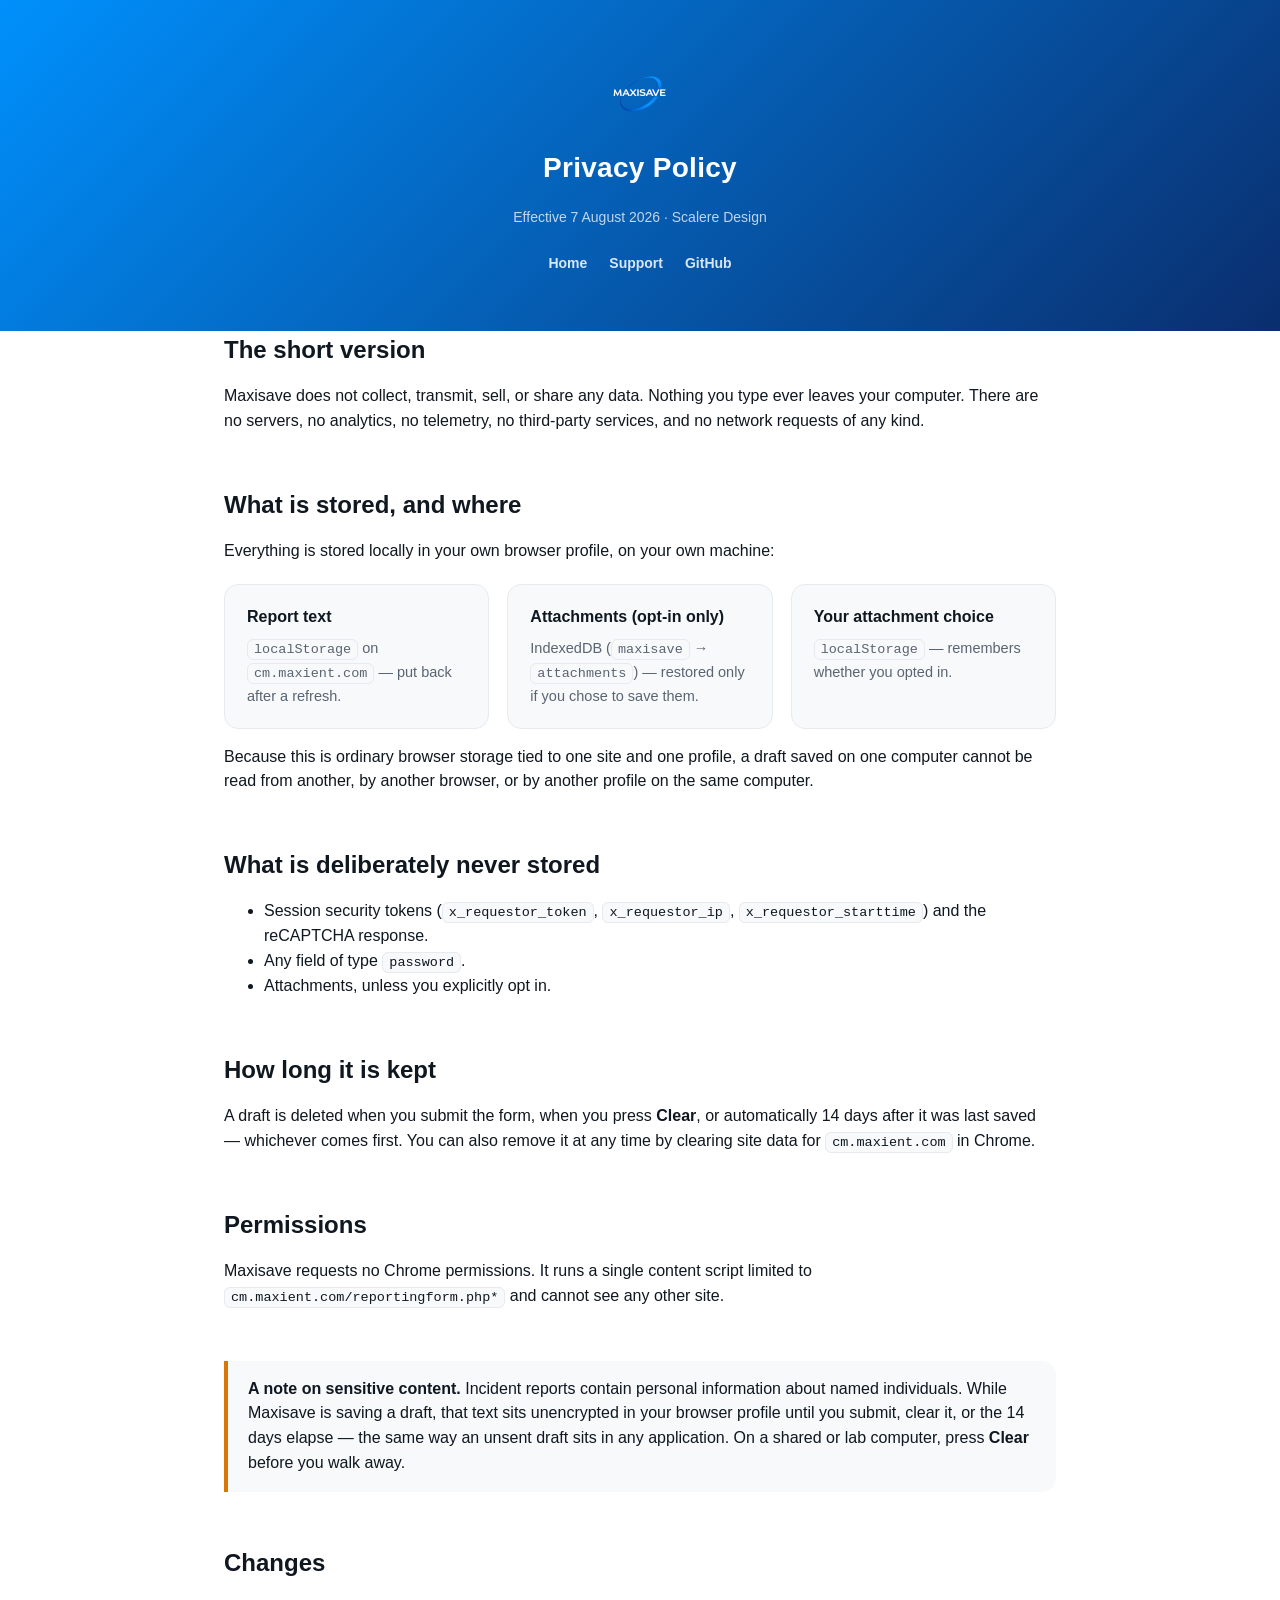
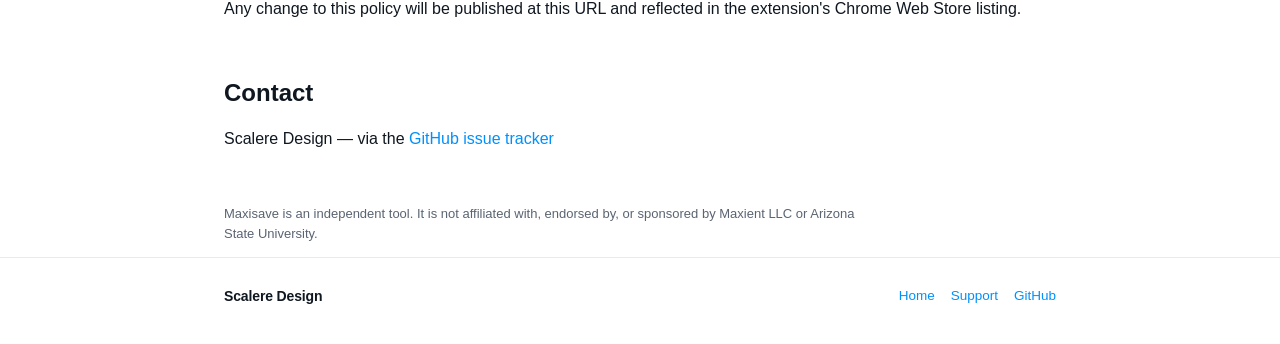
==== docs/privacy.html @ 933a4d2f "Maxisave v1.0.0 — Chrome extension, homepage, support and privacy pages Autosaves the Maxient incide" ====
<!DOCTYPE html>
<html lang="en">
<head>
<meta charset="utf-8">
<meta name="viewport" content="width=device-width, initial-scale=1">
<title>Privacy Policy — Maxisave</title>
<meta name="description" content="Maxisave privacy policy: what is stored, where, for how long, and what is deliberately never collected.">
<link rel="icon" href="assets/icon-512.png">
<link rel="stylesheet" href="assets/site.css">
</head>
<body>

<header class="site">
  <div class="wrap">
    <img class="mark" src="assets/logo-transparent.png" alt="Maxisave" style="height:64px;">
    <h1 style="font-size:28px;">Privacy Policy</h1>
    <p class="tagline" style="font-size:14px; color:rgba(255,255,255,0.75);">Effective 7 August 2026 · Scalere Design</p>
    <nav class="site">
      <a href="index.html">Home</a>
      <a href="support.html">Support</a>
      <a href="https://github.com/eliscalere/MAXISAVE">GitHub</a>
    </nav>
  </div>
</header>

<main class="wrap">

  <section>
    <h2>The short version</h2>
    <p>
      Maxisave does not collect, transmit, sell, or share any data. Nothing you
      type ever leaves your computer. There are no servers, no analytics, no
      telemetry, no third-party services, and no network requests of any kind.
    </p>
  </section>

  <section>
    <h2>What is stored, and where</h2>
    <p>Everything is stored locally in your own browser profile, on your own machine:</p>
    <div class="grid">
      <div class="card">
        <h3>Report text</h3>
        <p><code class="inline">localStorage</code> on <code class="inline">cm.maxient.com</code> — put back after a refresh.</p>
      </div>
      <div class="card">
        <h3>Attachments (opt-in only)</h3>
        <p>IndexedDB (<code class="inline">maxisave</code> → <code class="inline">attachments</code>) — restored only if you chose to save them.</p>
      </div>
      <div class="card">
        <h3>Your attachment choice</h3>
        <p><code class="inline">localStorage</code> — remembers whether you opted in.</p>
      </div>
    </div>
    <p>
      Because this is ordinary browser storage tied to one site and one
      profile, a draft saved on one computer cannot be read from another, by
      another browser, or by another profile on the same computer.
    </p>
  </section>

  <section>
    <h2>What is deliberately never stored</h2>
    <ul>
      <li>Session security tokens (<code class="inline">x_requestor_token</code>, <code class="inline">x_requestor_ip</code>, <code class="inline">x_requestor_starttime</code>) and the reCAPTCHA response.</li>
      <li>Any field of type <code class="inline">password</code>.</li>
      <li>Attachments, unless you explicitly opt in.</li>
    </ul>
  </section>

  <section>
    <h2>How long it is kept</h2>
    <p>
      A draft is deleted when you submit the form, when you press
      <strong>Clear</strong>, or automatically 14 days after it was last saved
      — whichever comes first. You can also remove it at any time by clearing
      site data for <code class="inline">cm.maxient.com</code> in Chrome.
    </p>
  </section>

  <section>
    <h2>Permissions</h2>
    <p>
      Maxisave requests no Chrome permissions. It runs a single content script
      limited to <code class="inline">cm.maxient.com/reportingform.php*</code>
      and cannot see any other site.
    </p>
  </section>

  <section>
    <div class="callout warn">
      <strong>A note on sensitive content.</strong> Incident reports contain
      personal information about named individuals. While Maxisave is saving a
      draft, that text sits unencrypted in your browser profile until you
      submit, clear it, or the 14 days elapse — the same way an unsent draft
      sits in any application. On a shared or lab computer, press
      <strong>Clear</strong> before you walk away.
    </div>
  </section>

  <section>
    <h2>Changes</h2>
    <p>Any change to this policy will be published at this URL and reflected in the extension's Chrome Web Store listing.</p>
  </section>

  <section>
    <h2>Contact</h2>
    <!-- TODO: publish a real contact email here -->
    <p>Scalere Design — via the <a href="https://github.com/eliscalere/MAXISAVE/issues/new">GitHub issue tracker</a></p>
  </section>

  <p class="lede" style="font-size:13px; margin-top:40px;">
    Maxisave is an independent tool. It is not affiliated with, endorsed by, or
    sponsored by Maxient LLC or Arizona State University.
  </p>

</main>

<footer class="site">
  <div class="wrap">
    <div class="credit">
      <!-- TODO: swap in the real Scalere Design wordmark asset once supplied -->
      <span class="wordmark-fallback">Scalere Design</span>
    </div>
    <div class="links">
      <a href="index.html">Home</a>
      <a href="support.html">Support</a>
      <a href="https://github.com/eliscalere/MAXISAVE">GitHub</a>
    </div>
  </div>
</footer>

</body>
</html>
---- docs/assets/site.css ----
:root {
  --blue-bright: #0090fc;
  --blue-deep: #0a2e6e;
  --ink: #0f1720;
  --paper: #ffffff;
  --muted: #5a6472;
  --line: #e7eaee;
  --card: #f7f9fb;
  --radius: 14px;
  --max: 880px;
}

* { box-sizing: border-box; }

html, body {
  margin: 0;
  padding: 0;
  background: var(--paper);
  color: var(--ink);
  font-family: -apple-system, BlinkMacSystemFont, "Segoe UI", Roboto, Helvetica, Arial, sans-serif;
  line-height: 1.55;
}

a { color: var(--blue-bright); text-decoration: none; }
a:hover, a:focus-visible { text-decoration: underline; }

.wrap { max-width: var(--max); margin: 0 auto; padding: 0 24px; }

header.site {
  background: linear-gradient(135deg, var(--blue-bright), var(--blue-deep));
  color: #fff;
  padding: 64px 0 56px;
}

header.site .wrap { display: flex; flex-direction: column; align-items: center; text-align: center; gap: 18px; }
header.site img.mark { height: 96px; width: auto; }
header.site h1 { font-size: 40px; margin: 0; letter-spacing: 0.01em; }
header.site p.tagline { margin: 0; font-size: 18px; color: rgba(255,255,255,0.88); max-width: 520px; }

nav.site {
  display: flex; gap: 22px; margin-top: 6px; font-size: 14px; font-weight: 600;
}
nav.site a { color: rgba(255,255,255,0.85); }
nav.site a:hover { color: #fff; }

.cta-row { display: flex; gap: 12px; flex-wrap: wrap; justify-content: center; margin-top: 8px; }
.btn {
  display: inline-block; padding: 12px 22px; border-radius: 999px; font-weight: 700;
  font-size: 15px;
}
.btn-primary { background: #fff; color: var(--blue-deep); }
.btn-primary:hover { background: #eef4ff; text-decoration: none; }
.btn-ghost { border: 1.5px solid rgba(255,255,255,0.55); color: #fff; }
.btn-ghost:hover { border-color: #fff; text-decoration: none; }

main { padding: 56px 0 40px; }

section { margin-bottom: 52px; }
section h2 { font-size: 24px; margin: 0 0 14px; }
section h3 { font-size: 17px; margin: 22px 0 8px; }
section p { color: var(--ink); }
.lede { font-size: 17px; color: var(--muted); max-width: 640px; }

.grid {
  display: grid; grid-template-columns: repeat(auto-fit, minmax(230px, 1fr));
  gap: 18px; margin-top: 20px;
}
.card {
  background: var(--card); border: 1px solid var(--line); border-radius: var(--radius);
  padding: 20px 22px;
}
.card h3 { margin-top: 0; font-size: 16px; }
.card p { margin: 0; color: var(--muted); font-size: 14.5px; }

.badge {
  display: inline-flex; align-items: center; gap: 8px; font-size: 13px; font-weight: 700;
  color: var(--blue-deep); background: #eaf3ff; border-radius: 999px; padding: 6px 14px;
}

ol.steps { padding-left: 22px; }
ol.steps li { margin-bottom: 10px; }

code, pre {
  font-family: ui-monospace, SFMono-Regular, Menlo, monospace; font-size: 13.5px;
}
pre {
  background: #0f1720; color: #e7eaee; padding: 14px 16px; border-radius: 10px;
  overflow-x: auto;
}
code.inline {
  background: var(--card); border: 1px solid var(--line); border-radius: 6px;
  padding: 2px 6px;
}

.callout {
  border-left: 4px solid var(--blue-bright); background: var(--card);
  border-radius: 0 var(--radius) var(--radius) 0; padding: 16px 20px;
}
.callout.warn { border-left-color: #d97706; }

footer.site {
  border-top: 1px solid var(--line); padding: 28px 0 40px;
  color: var(--muted); font-size: 13.5px;
}
footer.site .wrap {
  display: flex; align-items: center; justify-content: space-between; flex-wrap: wrap; gap: 14px;
}
footer.site .credit { display: flex; align-items: center; gap: 8px; }
footer.site .credit img { height: 16px; width: auto; }
footer.site .links { display: flex; gap: 16px; }

.wordmark-fallback {
  font-weight: 800; letter-spacing: -0.01em; color: var(--ink); font-size: 14px;
}

@media (prefers-color-scheme: dark) {
  :root { --line: #232a33; --card: #11161d; --muted: #9aa4b2; --ink: #e7eaee; }
  html, body { background: #0b0f14; }
  code.inline { background: #11161d; border-color: #232a33; color: #e7eaee; }
  footer.site { border-top-color: #232a33; }
  .wordmark-fallback { color: #e7eaee; }
  .badge { background: #0f2540; color: #bcdcff; }
  .callout { background: #11161d; }
}

@media (max-width: 560px) {
  header.site h1 { font-size: 30px; }
  header.site img.mark { height: 72px; }
}
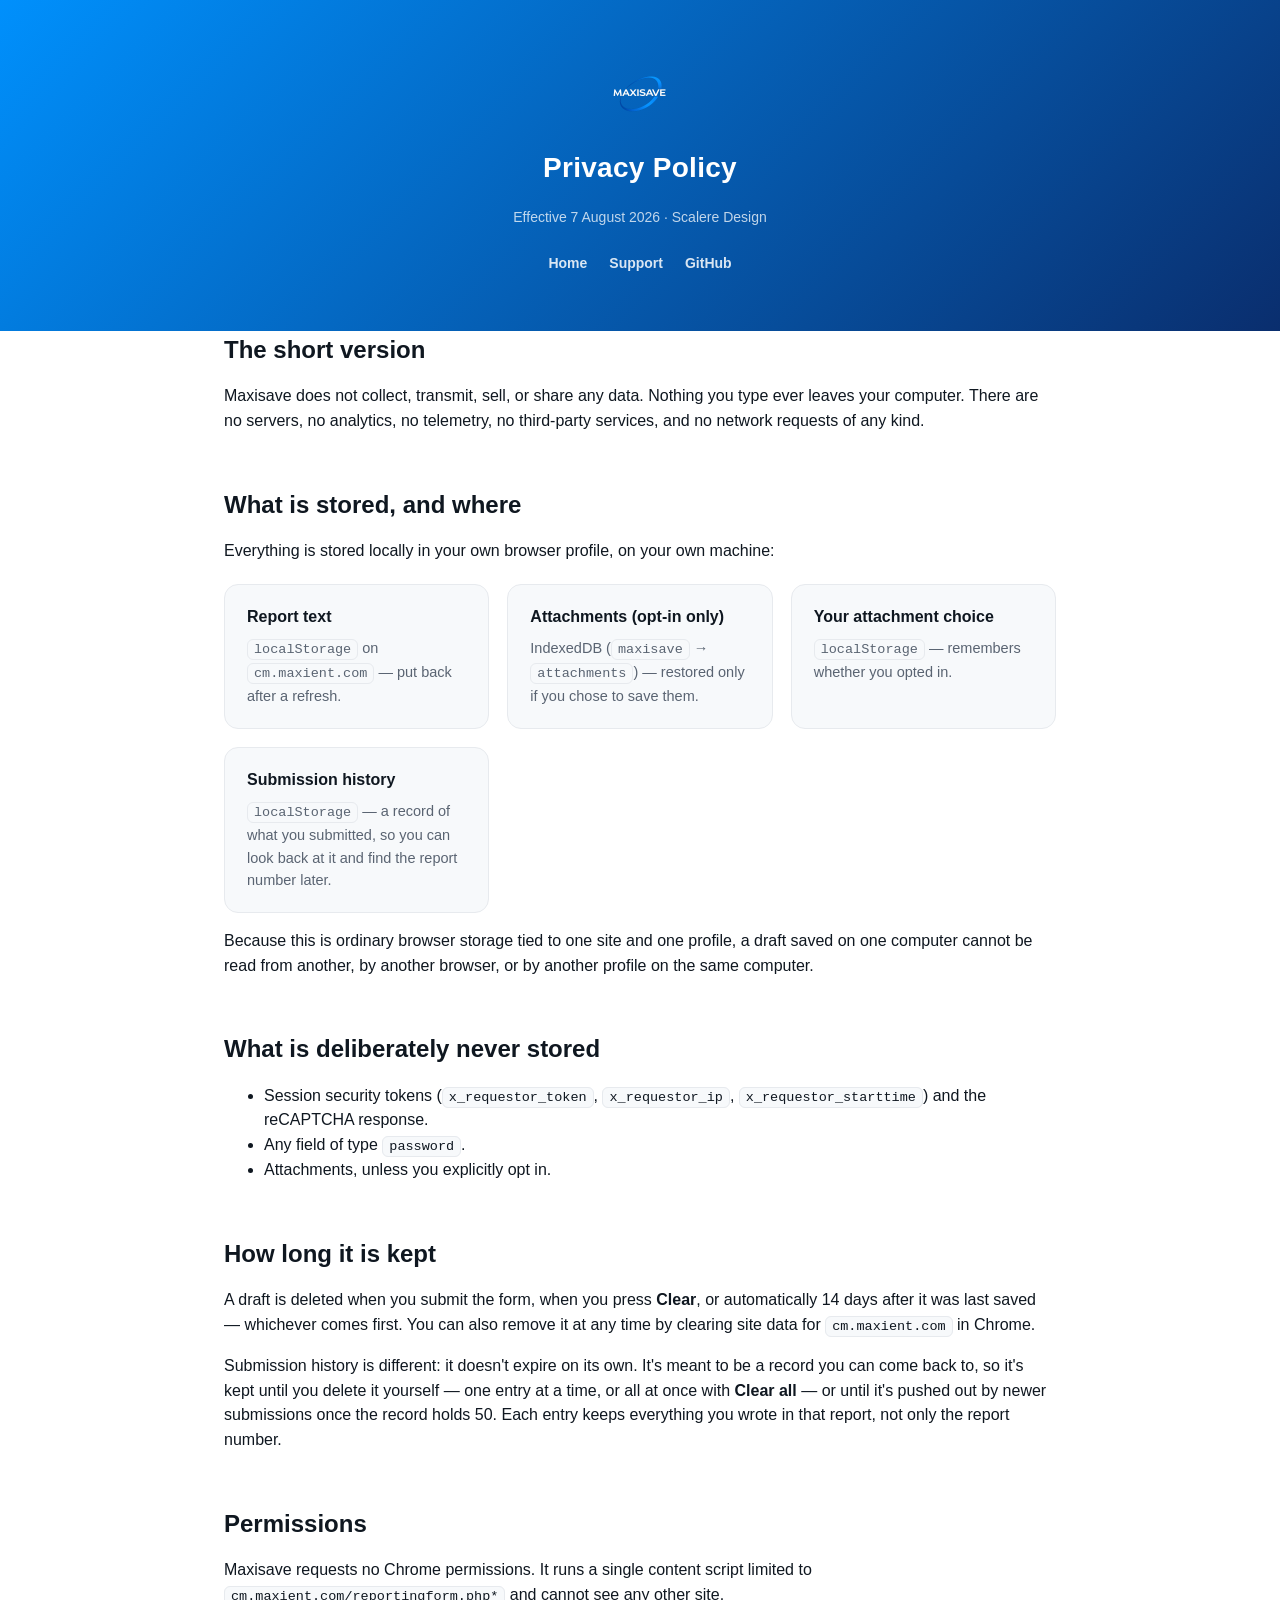
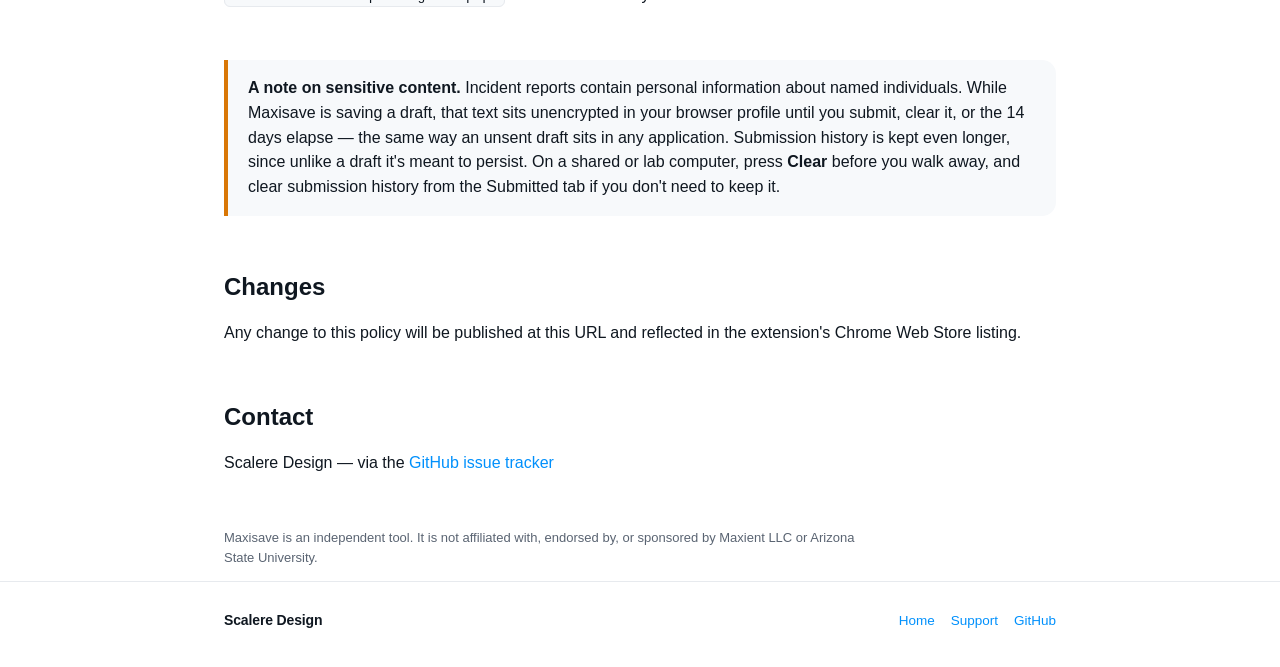
==== commit 4d2a1878: "v1.3.0 - submission history with report number extraction The form POSTs back to the exact same URL " ====
--- a/docs/privacy.html
+++ b/docs/privacy.html
@@ -50,6 +50,10 @@
         <h3>Your attachment choice</h3>
         <p><code class="inline">localStorage</code> — remembers whether you opted in.</p>
       </div>
+      <div class="card">
+        <h3>Submission history</h3>
+        <p><code class="inline">localStorage</code> — a record of what you submitted, so you can look back at it and find the report number later.</p>
+      </div>
     </div>
     <p>
       Because this is ordinary browser storage tied to one site and one
@@ -75,6 +79,14 @@
       — whichever comes first. You can also remove it at any time by clearing
       site data for <code class="inline">cm.maxient.com</code> in Chrome.
     </p>
+    <p>
+      Submission history is different: it doesn't expire on its own. It's
+      meant to be a record you can come back to, so it's kept until you
+      delete it yourself — one entry at a time, or all at once with
+      <strong>Clear all</strong> — or until it's pushed out by newer
+      submissions once the record holds 50. Each entry keeps everything you
+      wrote in that report, not only the report number.
+    </p>
   </section>
 
   <section>
@@ -92,8 +104,10 @@
       personal information about named individuals. While Maxisave is saving a
       draft, that text sits unencrypted in your browser profile until you
       submit, clear it, or the 14 days elapse — the same way an unsent draft
-      sits in any application. On a shared or lab computer, press
-      <strong>Clear</strong> before you walk away.
+      sits in any application. Submission history is kept even longer, since
+      unlike a draft it's meant to persist. On a shared or lab computer, press
+      <strong>Clear</strong> before you walk away, and clear submission
+      history from the Submitted tab if you don't need to keep it.
     </div>
   </section>
 
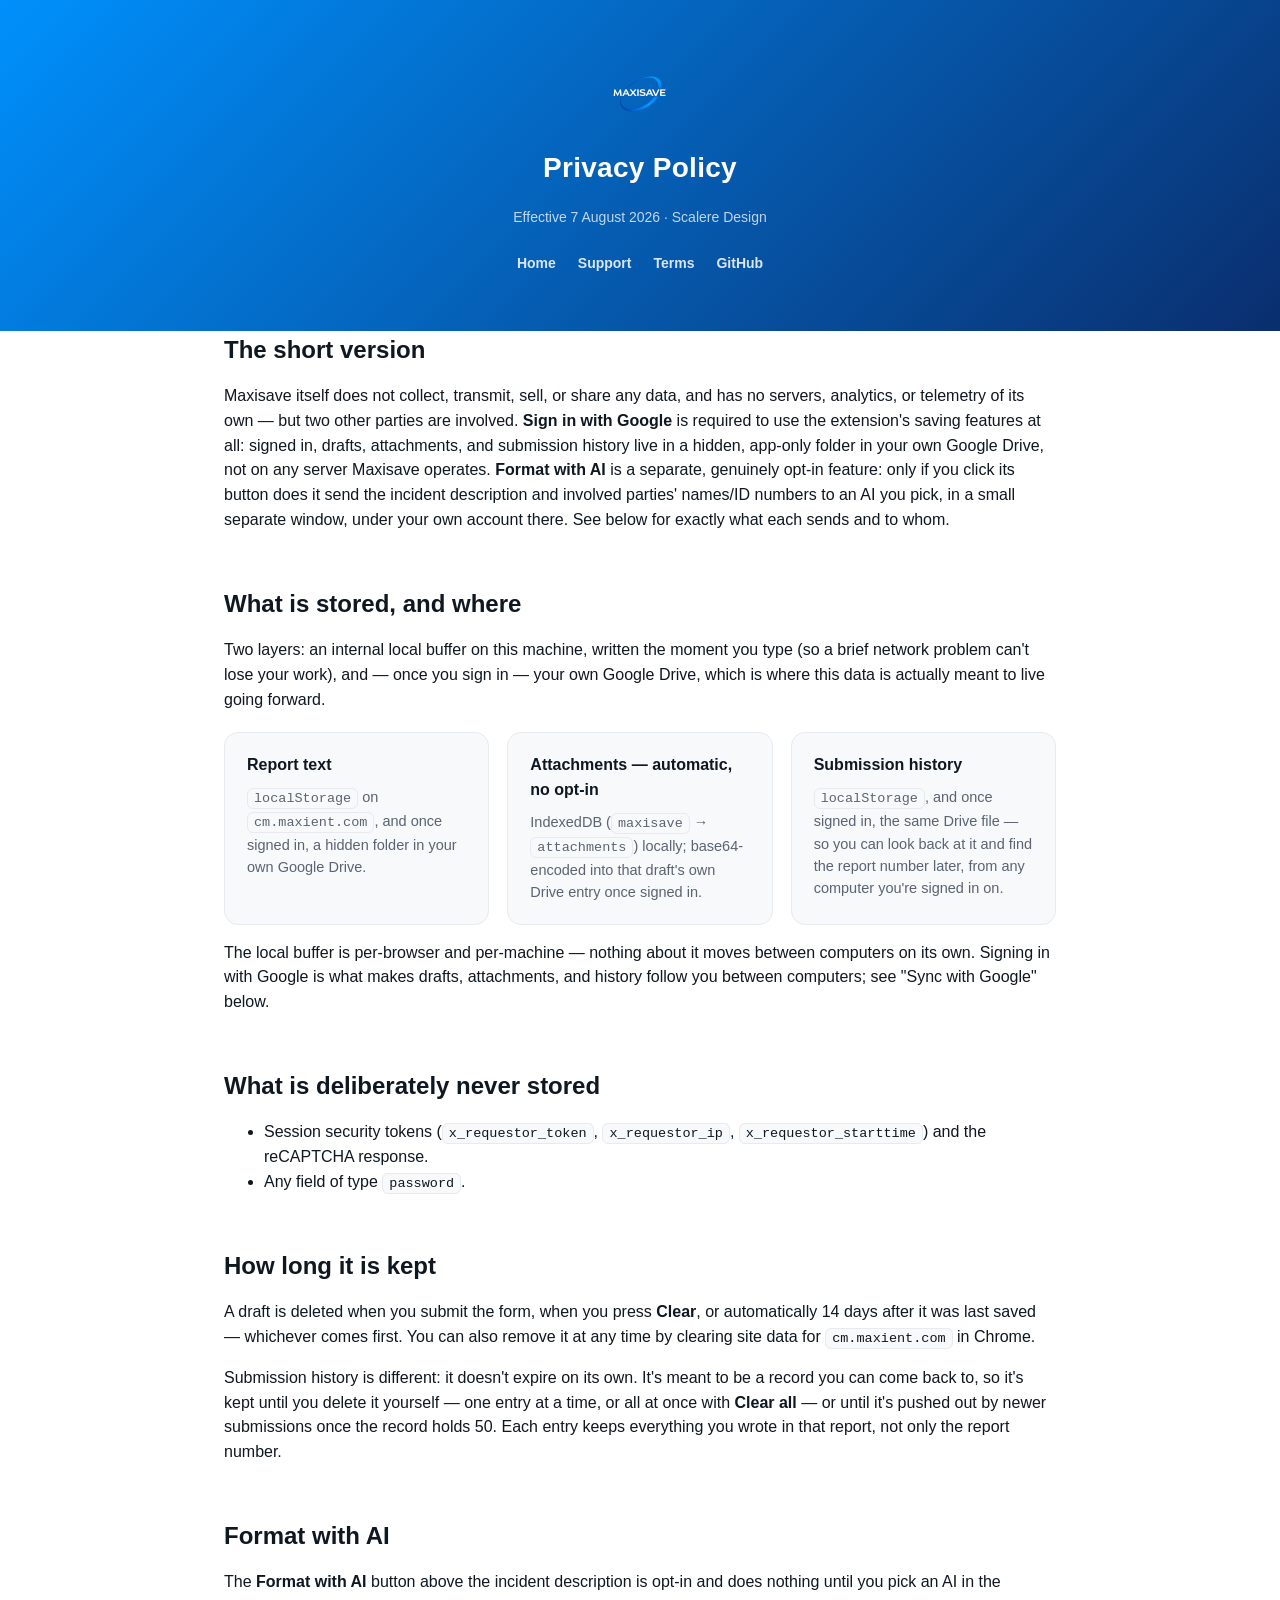
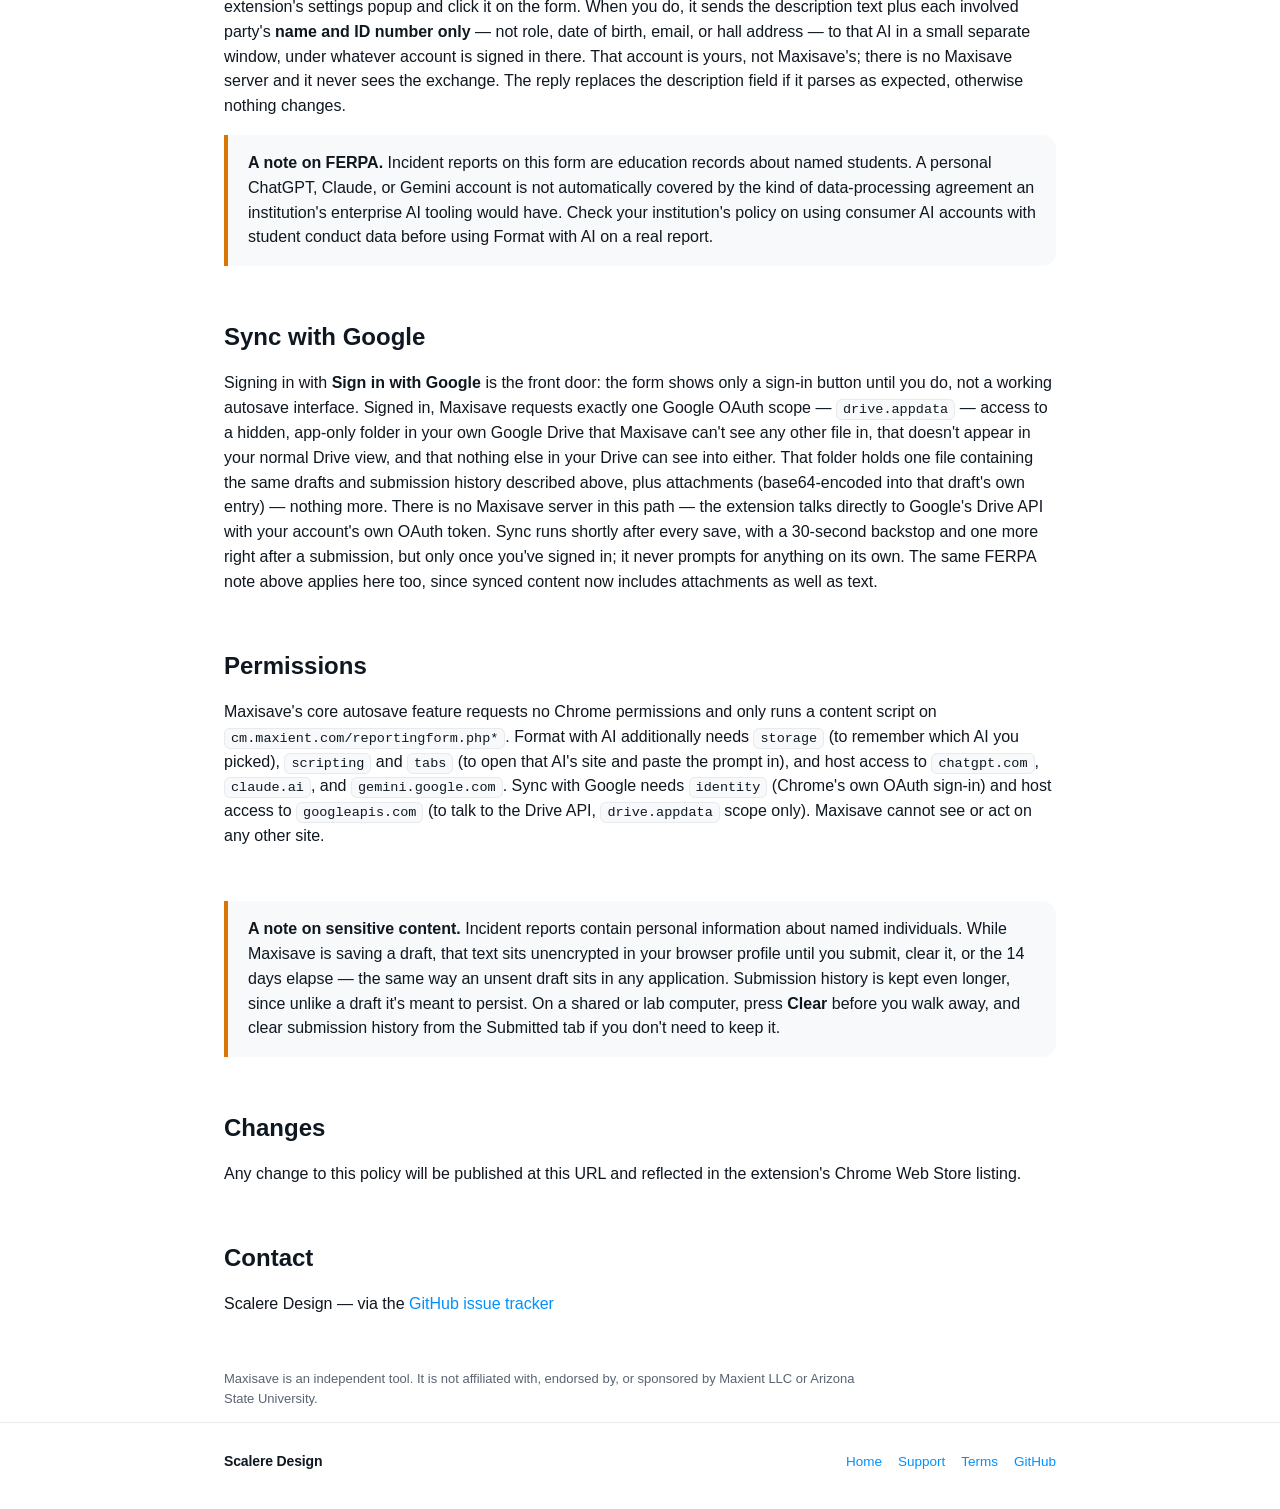
==== commit c0bee581: "Add Terms of Service page, update site nav and stale attachment/privacy claims Adds docs/tos.html (n" ====
--- a/docs/privacy.html
+++ b/docs/privacy.html
@@ -18,6 +18,7 @@
     <nav class="site">
       <a href="index.html">Home</a>
       <a href="support.html">Support</a>
+      <a href="tos.html">Terms</a>
       <a href="https://github.com/eliscalere/MAXISAVE">GitHub</a>
     </nav>
   </div>
@@ -28,37 +29,47 @@
   <section>
     <h2>The short version</h2>
     <p>
-      Maxisave does not collect, transmit, sell, or share any data. Nothing you
-      type ever leaves your computer. There are no servers, no analytics, no
-      telemetry, no third-party services, and no network requests of any kind.
+      Maxisave itself does not collect, transmit, sell, or share any data,
+      and has no servers, analytics, or telemetry of its own — but two
+      other parties are involved. <strong>Sign in with Google</strong> is
+      required to use the extension's saving features at all: signed in,
+      drafts, attachments, and submission history live in a hidden,
+      app-only folder in your own Google Drive, not on any server Maxisave
+      operates. <strong>Format with AI</strong> is a separate, genuinely
+      opt-in feature: only if you click its button does it send the
+      incident description and involved parties' names/ID numbers to an AI
+      you pick, in a small separate window, under your own account there.
+      See below for exactly what each sends and to whom.
     </p>
   </section>
 
   <section>
     <h2>What is stored, and where</h2>
-    <p>Everything is stored locally in your own browser profile, on your own machine:</p>
+    <p>
+      Two layers: an internal local buffer on this machine, written the
+      moment you type (so a brief network problem can't lose your work),
+      and — once you sign in — your own Google Drive, which is where this
+      data is actually meant to live going forward.
+    </p>
     <div class="grid">
       <div class="card">
         <h3>Report text</h3>
-        <p><code class="inline">localStorage</code> on <code class="inline">cm.maxient.com</code> — put back after a refresh.</p>
+        <p><code class="inline">localStorage</code> on <code class="inline">cm.maxient.com</code>, and once signed in, a hidden folder in your own Google Drive.</p>
       </div>
       <div class="card">
-        <h3>Attachments (opt-in only)</h3>
-        <p>IndexedDB (<code class="inline">maxisave</code> → <code class="inline">attachments</code>) — restored only if you chose to save them.</p>
-      </div>
-      <div class="card">
-        <h3>Your attachment choice</h3>
-        <p><code class="inline">localStorage</code> — remembers whether you opted in.</p>
+        <h3>Attachments — automatic, no opt-in</h3>
+        <p>IndexedDB (<code class="inline">maxisave</code> → <code class="inline">attachments</code>) locally; base64-encoded into that draft's own Drive entry once signed in.</p>
       </div>
       <div class="card">
         <h3>Submission history</h3>
-        <p><code class="inline">localStorage</code> — a record of what you submitted, so you can look back at it and find the report number later.</p>
+        <p><code class="inline">localStorage</code>, and once signed in, the same Drive file — so you can look back at it and find the report number later, from any computer you're signed in on.</p>
       </div>
     </div>
     <p>
-      Because this is ordinary browser storage tied to one site and one
-      profile, a draft saved on one computer cannot be read from another, by
-      another browser, or by another profile on the same computer.
+      The local buffer is per-browser and per-machine — nothing about it
+      moves between computers on its own. Signing in with Google is what
+      makes drafts, attachments, and history follow you between computers;
+      see "Sync with Google" below.
     </p>
   </section>
 
@@ -67,7 +78,6 @@
     <ul>
       <li>Session security tokens (<code class="inline">x_requestor_token</code>, <code class="inline">x_requestor_ip</code>, <code class="inline">x_requestor_starttime</code>) and the reCAPTCHA response.</li>
       <li>Any field of type <code class="inline">password</code>.</li>
-      <li>Attachments, unless you explicitly opt in.</li>
     </ul>
   </section>
 
@@ -90,11 +100,69 @@
   </section>
 
   <section>
+    <h2>Format with AI</h2>
+    <p>
+      The <strong>Format with AI</strong> button above the incident
+      description is opt-in and does nothing until you pick an AI in the
+      extension's settings popup and click it on the form. When you do, it
+      sends the description text plus each involved party's
+      <strong>name and ID number only</strong> — not role, date of birth,
+      email, or hall address — to that AI in a small separate window, under
+      whatever account is signed in there. That account is yours, not
+      Maxisave's; there is no Maxisave server and it never sees the
+      exchange. The reply replaces the description field if it parses as
+      expected, otherwise nothing changes.
+    </p>
+    <div class="callout warn">
+      <strong>A note on FERPA.</strong> Incident reports on this form are
+      education records about named students. A personal ChatGPT, Claude,
+      or Gemini account is not automatically covered by the kind of
+      data-processing agreement an institution's enterprise AI tooling
+      would have. Check your institution's policy on using consumer AI
+      accounts with student conduct data before using Format with AI on a
+      real report.
+    </div>
+  </section>
+
+  <section>
+    <h2>Sync with Google</h2>
+    <p>
+      Signing in with <strong>Sign in with Google</strong> is the front
+      door: the form shows only a sign-in button until you do, not a
+      working autosave interface. Signed in, Maxisave requests exactly one
+      Google OAuth scope — <code class="inline">drive.appdata</code> —
+      access to a hidden, app-only folder in your own Google Drive that
+      Maxisave can't see any other file in, that doesn't appear in your
+      normal Drive view, and that nothing else in your Drive can see into
+      either. That folder holds one file containing the same drafts and
+      submission history described above, plus attachments (base64-encoded
+      into that draft's own entry) — nothing more. There is no Maxisave
+      server in this path — the extension talks directly to Google's Drive
+      API with your account's own OAuth token. Sync runs shortly after
+      every save, with a 30-second backstop and one more right after a
+      submission, but only once you've signed in; it never prompts for
+      anything on its own. The same FERPA note above applies here too,
+      since synced content now includes attachments as well as text.
+    </p>
+  </section>
+
+  <section>
     <h2>Permissions</h2>
     <p>
-      Maxisave requests no Chrome permissions. It runs a single content script
-      limited to <code class="inline">cm.maxient.com/reportingform.php*</code>
-      and cannot see any other site.
+      Maxisave's core autosave feature requests no Chrome permissions and
+      only runs a content script on
+      <code class="inline">cm.maxient.com/reportingform.php*</code>. Format
+      with AI additionally needs <code class="inline">storage</code> (to
+      remember which AI you picked), <code class="inline">scripting</code>
+      and <code class="inline">tabs</code> (to open that AI's site and
+      paste the prompt in), and host access to
+      <code class="inline">chatgpt.com</code>,
+      <code class="inline">claude.ai</code>, and
+      <code class="inline">gemini.google.com</code>. Sync with Google needs
+      <code class="inline">identity</code> (Chrome's own OAuth sign-in) and
+      host access to <code class="inline">googleapis.com</code> (to talk to
+      the Drive API, <code class="inline">drive.appdata</code> scope only).
+      Maxisave cannot see or act on any other site.
     </p>
   </section>
 
@@ -138,6 +206,7 @@
     <div class="links">
       <a href="index.html">Home</a>
       <a href="support.html">Support</a>
+      <a href="tos.html">Terms</a>
       <a href="https://github.com/eliscalere/MAXISAVE">GitHub</a>
     </div>
   </div>
